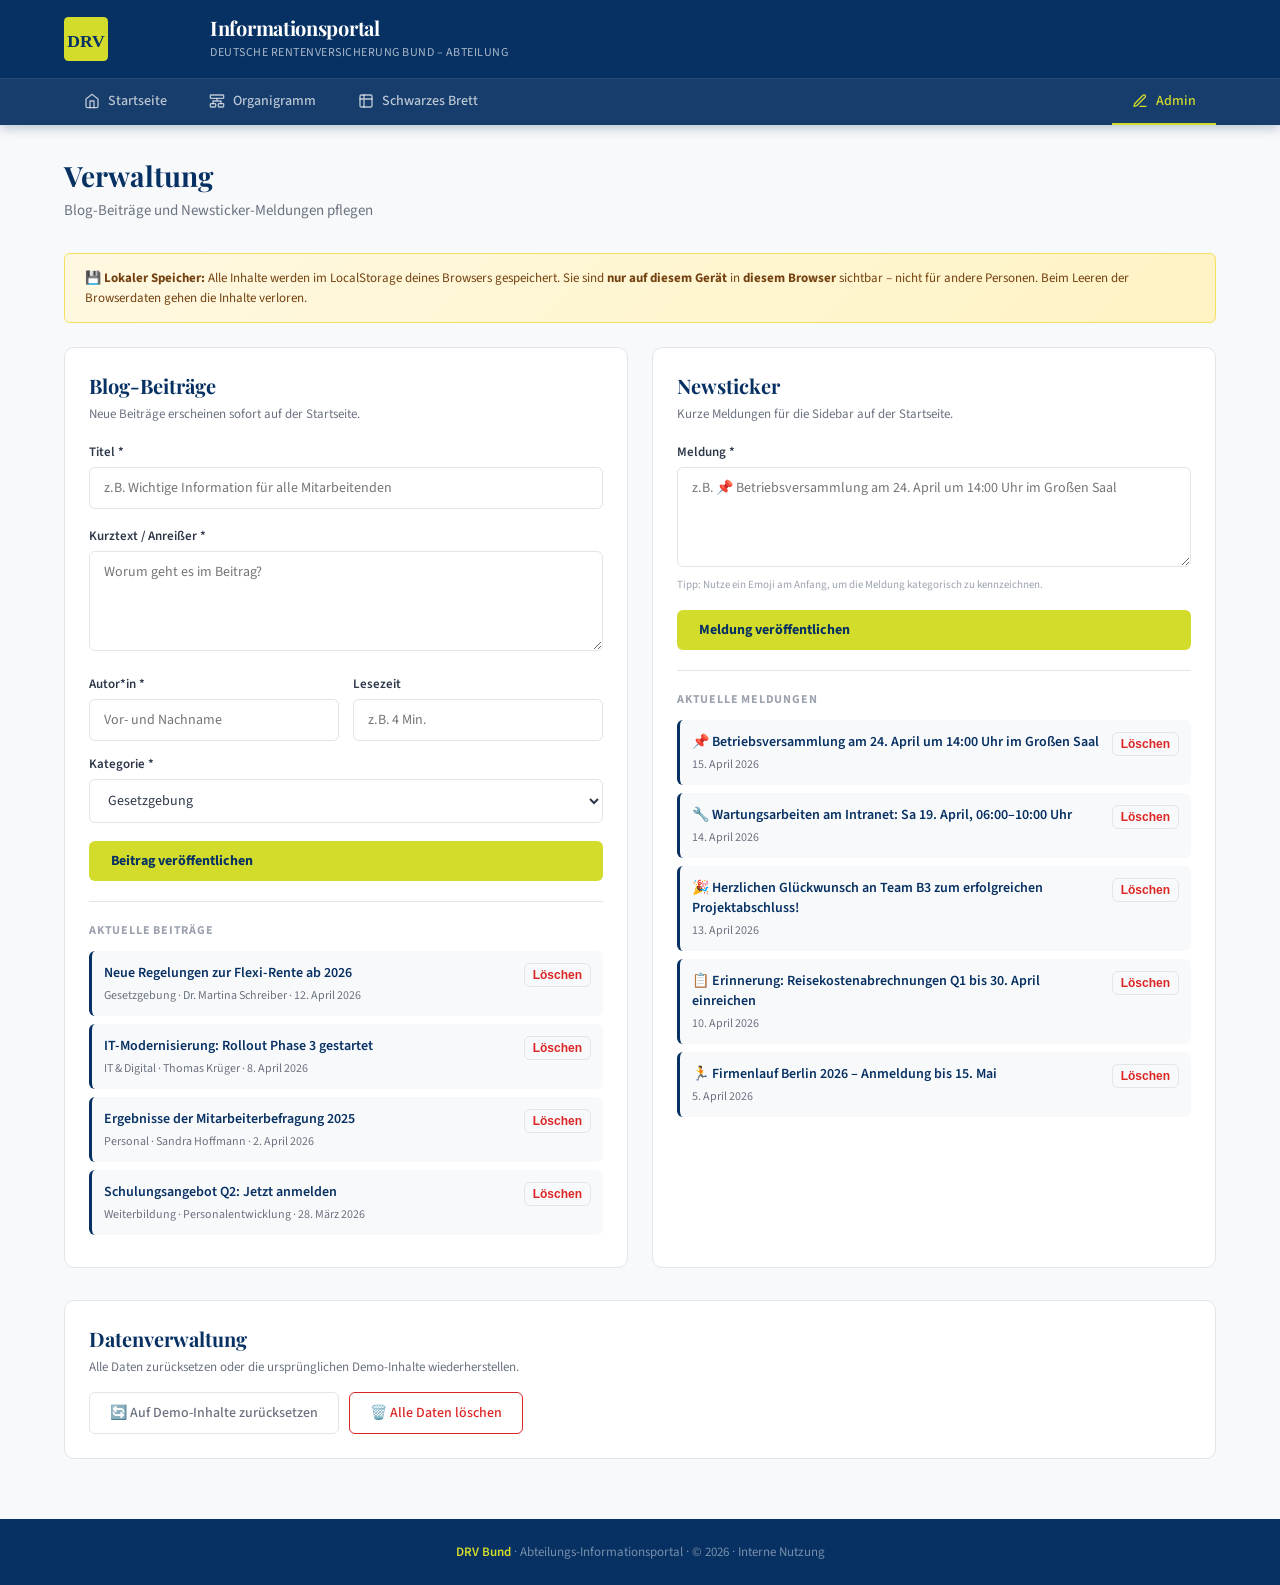
==== admin.html @ a6339dbf "Add files via upload" ====
<!DOCTYPE html>
<html lang="de">
<head>
  <meta charset="UTF-8">
  <meta name="viewport" content="width=device-width, initial-scale=1.0">
  <title>Admin – DRV Bund Abteilungsportal</title>
  <link rel="stylesheet" href="style.css">
</head>
<body>

  <!-- Header -->
  <header class="site-header">
    <div class="header-top">
      <a class="logo-area" href="index.html">
        <img class="logo-image" src="logo.svg" alt="DRV Bund Logo">
        <div class="logo-text">
          <h1>Informationsportal</h1>
          <span>Deutsche Rentenversicherung Bund – Abteilung</span>
        </div>
      </a>
    </div>
    <nav class="header-nav">
      <div class="nav-inner">
        <a class="nav-link" href="index.html">
          <svg viewBox="0 0 24 24" fill="none" stroke="currentColor" stroke-width="2" stroke-linecap="round" stroke-linejoin="round"><path d="M3 9l9-7 9 7v11a2 2 0 0 1-2 2H5a2 2 0 0 1-2-2z"/><polyline points="9 22 9 12 15 12 15 22"/></svg>
          Startseite
        </a>
        <a class="nav-link" href="organigramm.html">
          <svg viewBox="0 0 24 24" fill="none" stroke="currentColor" stroke-width="2" stroke-linecap="round" stroke-linejoin="round"><rect x="2" y="3" width="20" height="5" rx="1"/><rect x="2" y="16" width="8" height="5" rx="1"/><rect x="14" y="16" width="8" height="5" rx="1"/><path d="M12 8v4M6 12h12M6 12v4M18 12v4"/></svg>
          Organigramm
        </a>
        <a class="nav-link" href="schwarzes-brett.html">
          <svg viewBox="0 0 24 24" fill="none" stroke="currentColor" stroke-width="2" stroke-linecap="round" stroke-linejoin="round"><rect x="3" y="3" width="18" height="18" rx="2"/><path d="M3 9h18M9 3v18"/></svg>
          Schwarzes Brett
        </a>
        <a class="nav-link admin active" href="admin.html">
          <svg viewBox="0 0 24 24" fill="none" stroke="currentColor" stroke-width="2" stroke-linecap="round" stroke-linejoin="round"><path d="M12 20h9"/><path d="M16.5 3.5a2.121 2.121 0 0 1 3 3L7 19l-4 1 1-4L16.5 3.5z"/></svg>
          Admin
        </a>
      </div>
    </nav>
  </header>

  <!-- Main -->
  <main>
    <div class="main-content">
      <div class="page-title-section">
        <h2 class="page-title">Verwaltung</h2>
        <p class="page-subtitle">Blog-Beiträge und Newsticker-Meldungen pflegen</p>
      </div>

      <!-- Hinweis -->
      <div class="admin-banner">
        💾 <strong>Lokaler Speicher:</strong> Alle Inhalte werden im LocalStorage
        deines Browsers gespeichert. Sie sind <strong>nur auf diesem Gerät</strong>
        in <strong>diesem Browser</strong> sichtbar – nicht für andere Personen.
        Beim Leeren der Browserdaten gehen die Inhalte verloren.
      </div>

      <!-- Zwei Spalten: Blog + Ticker -->
      <div class="admin-grid">

        <!-- ───── Blog ────── -->
        <section class="admin-section">
          <h3 class="admin-section-title">Blog-Beiträge</h3>
          <p class="admin-section-desc">Neue Beiträge erscheinen sofort auf der Startseite.</p>

          <div class="form-group">
            <label for="blog-title">Titel *</label>
            <input class="form-input" id="blog-title" placeholder="z.&thinsp;B. Wichtige Information für alle Mitarbeitenden">
          </div>

          <div class="form-group">
            <label for="blog-excerpt">Kurztext / Anreißer *</label>
            <textarea class="form-textarea" id="blog-excerpt" placeholder="Worum geht es im Beitrag?" maxlength="500"></textarea>
          </div>

          <div style="display:grid;grid-template-columns:1fr 1fr;gap:14px">
            <div class="form-group" style="margin-bottom:0">
              <label for="blog-author">Autor*in *</label>
              <input class="form-input" id="blog-author" placeholder="Vor- und Nachname">
            </div>
            <div class="form-group" style="margin-bottom:0">
              <label for="blog-readtime">Lesezeit</label>
              <input class="form-input" id="blog-readtime" placeholder="z.&thinsp;B. 4 Min.">
            </div>
          </div>

          <div class="form-group" style="margin-top:14px">
            <label for="blog-category">Kategorie *</label>
            <select class="form-select" id="blog-category"></select>
          </div>

          <button class="btn-primary" onclick="createBlogPost()" style="width:100%">
            Beitrag veröffentlichen
          </button>

          <div class="admin-divider"></div>

          <div class="admin-list-title">Aktuelle Beiträge</div>
          <div id="blog-list"></div>
        </section>

        <!-- ───── Newsticker ────── -->
        <section class="admin-section">
          <h3 class="admin-section-title">Newsticker</h3>
          <p class="admin-section-desc">Kurze Meldungen für die Sidebar auf der Startseite.</p>

          <div class="form-group">
            <label for="ticker-text">Meldung *</label>
            <textarea class="form-textarea" id="ticker-text" placeholder="z.&thinsp;B. 📌 Betriebsversammlung am 24. April um 14:00 Uhr im Großen Saal" maxlength="200"></textarea>
            <div style="font-size:11px;color:var(--gray-400);margin-top:4px">
              Tipp: Nutze ein Emoji am Anfang, um die Meldung kategorisch zu kennzeichnen.
            </div>
          </div>

          <button class="btn-primary" onclick="createTickerItem()" style="width:100%">
            Meldung veröffentlichen
          </button>

          <div class="admin-divider"></div>

          <div class="admin-list-title">Aktuelle Meldungen</div>
          <div id="ticker-list-admin"></div>
        </section>

      </div>

      <!-- Datenverwaltung -->
      <div style="margin-top:32px;padding:24px;background:var(--white);border:1px solid var(--gray-200);border-radius:var(--radius-lg)">
        <h3 class="admin-section-title" style="margin-bottom:6px">Datenverwaltung</h3>
        <p class="admin-section-desc" style="margin-bottom:16px">
          Alle Daten zurücksetzen oder die ursprünglichen Demo-Inhalte wiederherstellen.
        </p>
        <div style="display:flex;gap:10px;flex-wrap:wrap">
          <button class="btn-ghost" onclick="resetToDemo()">🔄 Auf Demo-Inhalte zurücksetzen</button>
          <button class="btn-ghost" onclick="clearAll()" style="color:var(--red);border-color:var(--red)">🗑️ Alle Daten löschen</button>
        </div>
      </div>

    </div>
  </main>

  <!-- Footer -->
  <footer class="site-footer">
    <strong>DRV Bund</strong> · Abteilungs-Informationsportal · © 2026 · Interne Nutzung
  </footer>

  <!-- Lokaler Datenspeicher -->
  <script src="data-store.js"></script>

  <script>
    // ── Kategorie-Dropdown füllen ─────────────
    document.getElementById('blog-category').innerHTML =
      DRV.BLOG_CATEGORIES.map(c => `<option value="${c}">${c}</option>`).join('');

    // ════════════════════════════════════════════
    // Blog
    // ════════════════════════════════════════════
    function createBlogPost() {
      const title    = document.getElementById('blog-title').value.trim();
      const excerpt  = document.getElementById('blog-excerpt').value.trim();
      const author   = document.getElementById('blog-author').value.trim();
      const readTime = document.getElementById('blog-readtime').value.trim() || '— Min.';
      const category = document.getElementById('blog-category').value;

      if (!title || !excerpt || !author) {
        alert('Bitte Titel, Kurztext und Autor*in ausfüllen.');
        return;
      }

      DRV.add('blog', { title, excerpt, author, readTime, category });

      document.getElementById('blog-title').value = '';
      document.getElementById('blog-excerpt').value = '';
      document.getElementById('blog-author').value = '';
      document.getElementById('blog-readtime').value = '';
    }

    function deleteBlogPost(id) {
      if (!confirm('Diesen Beitrag wirklich löschen?')) return;
      DRV.remove('blog', id);
    }

    function renderBlogList(posts) {
      const list = document.getElementById('blog-list');
      if (!posts.length) {
        list.innerHTML = '<div class="empty-state" style="padding:20px"><p>Noch keine Beiträge.</p></div>';
        return;
      }
      list.innerHTML = posts.map(p => `
        <div class="admin-item">
          <div class="admin-item-body">
            <div class="admin-item-title">${DRV.escapeHtml(p.title)}</div>
            <div class="admin-item-meta">
              ${DRV.escapeHtml(p.category || '–')} ·
              ${DRV.escapeHtml(p.author || '–')} ·
              ${DRV.formatDate(p.createdAt)}
            </div>
          </div>
          <button class="admin-item-delete" onclick="deleteBlogPost('${p.id}')">Löschen</button>
        </div>
      `).join('');
    }

    // ════════════════════════════════════════════
    // Newsticker
    // ════════════════════════════════════════════
    function createTickerItem() {
      const text = document.getElementById('ticker-text').value.trim();

      if (!text) {
        alert('Bitte einen Text eingeben.');
        return;
      }

      DRV.add('ticker', { text });
      document.getElementById('ticker-text').value = '';
    }

    function deleteTickerItem(id) {
      if (!confirm('Diese Meldung wirklich löschen?')) return;
      DRV.remove('ticker', id);
    }

    function renderTickerList(items) {
      const list = document.getElementById('ticker-list-admin');
      if (!items.length) {
        list.innerHTML = '<div class="empty-state" style="padding:20px"><p>Noch keine Meldungen.</p></div>';
        return;
      }
      list.innerHTML = items.map(item => `
        <div class="admin-item">
          <div class="admin-item-body">
            <div class="admin-item-title">${DRV.escapeHtml(item.text)}</div>
            <div class="admin-item-meta">${DRV.formatDate(item.createdAt)}</div>
          </div>
          <button class="admin-item-delete" onclick="deleteTickerItem('${item.id}')">Löschen</button>
        </div>
      `).join('');
    }

    // ════════════════════════════════════════════
    // Datenverwaltung
    // ════════════════════════════════════════════
    function resetToDemo() {
      if (!confirm('Alle aktuellen Daten werden überschrieben. Fortfahren?')) return;
      DRV.resetToDemo();
    }

    function clearAll() {
      if (!confirm('ALLE Inhalte (Blog, Ticker, Schwarzes Brett) werden unwiderruflich gelöscht. Fortfahren?')) return;
      DRV.clear('blog');
      DRV.clear('ticker');
      DRV.clear('board');
    }

    // ── Listener registrieren ─────────────────
    DRV.subscribe('blog',   renderBlogList);
    DRV.subscribe('ticker', renderTickerList);
  </script>

</body>
</html>
---- style.css ----
@import url('https://fonts.googleapis.com/css2?family=Source+Sans+3:wght@300;400;500;600;700&family=Playfair+Display:wght@500;700&display=swap');

/* ═══════════════════════════════════════════
   Design Tokens
   ═══════════════════════════════════════════ */
:root {
  --navy: #073163;
  --navy-light: #0a4a8f;
  --lime: #D3DB2B;
  --lime-dim: #bfc426;
  --ice: #E1E6EC;
  --ice-dark: #c8cfda;
  --white: #FFFFFF;
  --gray-50: #F8F9FA;
  --gray-100: #F0F2F5;
  --gray-200: #E2E5EA;
  --gray-400: #9CA3AF;
  --gray-600: #6B7280;
  --gray-800: #2D3748;
  --red: #DC2626;
  --red-light: #FEE2E2;
  --font-body: 'Source Sans 3', -apple-system, BlinkMacSystemFont, sans-serif;
  --font-display: 'Playfair Display', Georgia, serif;
  --shadow-sm: 0 1px 3px rgba(7,49,99,.06);
  --shadow-md: 0 4px 16px rgba(7,49,99,.08);
  --shadow-lg: 0 8px 32px rgba(7,49,99,.12);
  --radius: 6px;
  --radius-lg: 10px;
  --transition: .2s ease;
}

*, *::before, *::after { margin: 0; padding: 0; box-sizing: border-box; }

body {
  font-family: var(--font-body);
  background: var(--gray-50);
  color: var(--gray-800);
  -webkit-font-smoothing: antialiased;
  min-height: 100vh;
  display: flex;
  flex-direction: column;
}

main { flex: 1; }
a { text-decoration: none; color: inherit; }

/* ═══════════════════════════════════════════
   Header
   ═══════════════════════════════════════════ */
.site-header {
  background: var(--navy);
  color: var(--white);
  position: sticky;
  top: 0;
  z-index: 100;
  box-shadow: 0 2px 12px rgba(7,49,99,.3);
}
.header-top {
  display: flex;
  align-items: center;
  max-width: 1200px;
  margin: 0 auto;
  padding: 16px 24px;
}
.logo-area {
  display: flex;
  align-items: center;
  gap: 14px;
  cursor: pointer;
}
.logo-image {
  height: 44px;
  width: auto;
  max-width: 240px;
  display: block;
  /* Optional: weißer Hintergrund-Pad, damit dunkle Logos auch auf
     dem Navy-Header lesbar sind. Bei Bedarf einkommentieren:
  background: var(--white);
  padding: 4px 8px;
  border-radius: 4px;
  */
}
.logo-text h1 {
  font-family: var(--font-display);
  font-size: 20px;
  font-weight: 700;
  letter-spacing: -.3px;
  line-height: 1.2;
}
.logo-text span {
  font-family: var(--font-body);
  font-size: 12px;
  font-weight: 400;
  opacity: .65;
  letter-spacing: .5px;
  text-transform: uppercase;
}

/* ── Nav ───────────────────── */
.header-nav {
  background: rgba(255,255,255,.06);
  border-top: 1px solid rgba(255,255,255,.08);
}
.nav-inner {
  max-width: 1200px;
  margin: 0 auto;
  padding: 0 24px;
  display: flex;
  gap: 2px;
}
.nav-link {
  display: flex;
  align-items: center;
  gap: 8px;
  padding: 12px 20px;
  background: none;
  border: none;
  color: rgba(255,255,255,.7);
  font-family: var(--font-body);
  font-size: 14px;
  font-weight: 500;
  cursor: pointer;
  transition: var(--transition);
  border-bottom: 2px solid transparent;
}
.nav-link:hover { color: var(--white); background: rgba(255,255,255,.05); }
.nav-link.active { color: var(--white); border-bottom-color: var(--lime); }
.nav-link.admin { margin-left: auto; color: var(--lime); }
.nav-link svg { width: 16px; height: 16px; }

/* ═══════════════════════════════════════════
   Main Content
   ═══════════════════════════════════════════ */
.main-content {
  max-width: 1200px;
  margin: 0 auto;
  padding: 32px 24px 60px;
  width: 100%;
}
.page-title-section { margin-bottom: 32px; }
.page-title {
  font-family: var(--font-display);
  font-size: 28px;
  font-weight: 700;
  color: var(--navy);
  margin-bottom: 6px;
}
.page-subtitle { font-size: 15px; color: var(--gray-600); }

/* ═══════════════════════════════════════════
   Home Layout
   ═══════════════════════════════════════════ */
.home-layout {
  display: grid;
  grid-template-columns: 1fr 300px;
  gap: 28px;
  align-items: start;
}
@media (max-width: 960px) {
  .home-layout { grid-template-columns: 1fr; }
}
.home-main { min-width: 0; }
.home-sidebar { position: sticky; top: 120px; }

/* ── News Ticker (Sidebar) ── */
.ticker-bar {
  background: var(--white);
  border: 1px solid var(--gray-200);
  border-radius: var(--radius-lg);
  overflow: hidden;
}
.ticker-label {
  background: var(--navy);
  color: var(--lime);
  font-size: 11px;
  font-weight: 700;
  letter-spacing: 1.2px;
  text-transform: uppercase;
  padding: 12px 18px;
}
.ticker-list {
  list-style: none;
  padding: 10px;
  display: flex;
  flex-direction: column;
  gap: 6px;
}
.ticker-list-item {
  font-size: 13px;
  font-weight: 500;
  color: var(--gray-800);
  line-height: 1.5;
  padding: 8px 12px;
  border-radius: var(--radius);
  border-left: 3px solid var(--navy);
  background: var(--gray-50);
  transition: var(--transition);
}
.ticker-list-item:hover {
  border-left-color: var(--lime);
  background: var(--ice);
  box-shadow: var(--shadow-sm);
}

/* ═══════════════════════════════════════════
   Blog Cards
   ═══════════════════════════════════════════ */
.blog-grid {
  display: grid;
  grid-template-columns: 1fr;
  gap: 20px;
}
.blog-card {
  background: var(--white);
  border-radius: var(--radius-lg);
  padding: 28px;
  box-shadow: var(--shadow-sm);
  border: 1px solid var(--gray-200);
  transition: var(--transition);
  cursor: pointer;
  position: relative;
  overflow: hidden;
}
.blog-card::before {
  content: '';
  position: absolute;
  top: 0; left: 0;
  width: 4px; height: 100%;
  background: var(--lime);
  transform: scaleY(0);
  transition: transform .3s ease;
  transform-origin: top;
}
.blog-card:hover { box-shadow: var(--shadow-md); border-color: var(--ice-dark); }
.blog-card:hover::before { transform: scaleY(1); }

.blog-card-category {
  display: inline-flex;
  align-items: center;
  gap: 5px;
  font-size: 11px;
  font-weight: 600;
  text-transform: uppercase;
  letter-spacing: .8px;
  color: var(--navy-light);
  background: var(--ice);
  padding: 4px 10px;
  border-radius: 3px;
  margin-bottom: 14px;
}
.blog-card-title {
  font-family: var(--font-display);
  font-size: 19px;
  font-weight: 700;
  color: var(--navy);
  line-height: 1.35;
  margin-bottom: 10px;
}
.blog-card-excerpt {
  font-size: 14px;
  line-height: 1.65;
  color: var(--gray-600);
  margin-bottom: 18px;
}
.blog-card-meta {
  display: flex;
  align-items: center;
  gap: 16px;
  font-size: 12px;
  color: var(--gray-400);
  font-weight: 500;
}
.blog-card-meta span { display: flex; align-items: center; gap: 5px; }
.blog-card-cta {
  display: inline-flex;
  align-items: center;
  gap: 5px;
  margin-top: 14px;
  font-size: 13px;
  font-weight: 600;
  color: var(--navy);
  opacity: 0;
  transform: translateX(-8px);
  transition: all .25s ease;
}
.blog-card:hover .blog-card-cta { opacity: 1; transform: translateX(0); }

/* ── Featured Card ────────── */
.blog-card.featured {
  display: grid;
  grid-template-columns: 1fr 1fr;
  gap: 0;
  padding: 0;
}
@media (max-width: 768px) {
  .blog-card.featured { grid-template-columns: 1fr; }
}
.featured-accent {
  background: linear-gradient(135deg, var(--navy) 0%, var(--navy-light) 100%);
  padding: 36px;
  display: flex;
  flex-direction: column;
  justify-content: center;
  position: relative;
  overflow: hidden;
}
.featured-accent::after {
  content: '';
  position: absolute;
  bottom: -40px; right: -40px;
  width: 160px; height: 160px;
  border-radius: 50%;
  background: var(--lime);
  opacity: .08;
}
.featured-accent .blog-card-category { background: rgba(211,219,43,.15); color: var(--lime); }
.featured-accent .blog-card-title { color: var(--white); font-size: 24px; }
.featured-accent .blog-card-excerpt { color: rgba(255,255,255,.65); }
.featured-accent .blog-card-meta { color: rgba(255,255,255,.4); }
.featured-accent .blog-card-cta { color: var(--lime); }
.featured-accent:hover .blog-card-cta { opacity: 1; transform: translateX(0); }

.featured-side {
  padding: 36px;
  display: flex;
  flex-direction: column;
  justify-content: center;
}
.featured-stats {
  display: grid;
  grid-template-columns: 1fr 1fr;
  gap: 16px;
}
.stat-card {
  background: var(--gray-50);
  border-radius: var(--radius);
  padding: 18px;
  text-align: center;
}
.stat-num {
  font-family: var(--font-display);
  font-size: 28px;
  font-weight: 700;
  color: var(--navy);
  line-height: 1;
}
.stat-label {
  font-size: 11px;
  color: var(--gray-400);
  text-transform: uppercase;
  letter-spacing: .6px;
  margin-top: 6px;
  font-weight: 600;
}
.section-label {
  font-size: 11px;
  font-weight: 700;
  text-transform: uppercase;
  letter-spacing: .8px;
  color: var(--gray-400);
  margin-bottom: 14px;
}

/* ═══════════════════════════════════════════
   Organigramm
   ═══════════════════════════════════════════ */
.org-tree {
  display: flex;
  flex-direction: column;
  align-items: center;
  overflow-x: auto;
  padding: 20px 0;
}
.org-node {
  background: var(--white);
  border: 2px solid var(--ice-dark);
  border-radius: var(--radius-lg);
  padding: 20px 28px;
  text-align: center;
  min-width: 200px;
  transition: var(--transition);
}
.org-node:hover { border-color: var(--lime); box-shadow: var(--shadow-md); }
.org-node.root { background: var(--navy); border-color: var(--navy); color: var(--white); }
.org-node-name { font-family: var(--font-display); font-size: 15px; font-weight: 700; margin-bottom: 4px; }
.org-node-person { font-size: 14px; font-weight: 600; margin-bottom: 2px; }
.org-node-role { font-size: 12px; opacity: .6; }

.org-connector { width: 2px; height: 28px; background: var(--ice-dark); margin: 0 auto; }
.org-hline { height: 2px; background: var(--ice-dark); margin: 0 60px; }
.org-children { display: flex; gap: 24px; justify-content: center; flex-wrap: wrap; }
.org-branch { display: flex; flex-direction: column; align-items: center; }
.org-sub-children { display: flex; flex-direction: column; align-items: center; gap: 8px; margin-top: 12px; }
.org-sub-node {
  background: var(--gray-50);
  border: 1px solid var(--gray-200);
  border-radius: var(--radius);
  padding: 10px 18px;
  text-align: center;
  font-size: 13px;
  min-width: 160px;
  transition: var(--transition);
}
.org-sub-node:hover { background: var(--white); border-color: var(--lime-dim); }
.org-sub-name { font-weight: 600; color: var(--navy); }
.org-sub-person { font-size: 12px; color: var(--gray-600); margin-top: 2px; }

/* ═══════════════════════════════════════════
   Schwarzes Brett
   ═══════════════════════════════════════════ */
.board-header {
  display: flex;
  align-items: center;
  justify-content: space-between;
  margin-bottom: 24px;
  flex-wrap: wrap;
  gap: 16px;
}
.board-filters { display: flex; gap: 6px; flex-wrap: wrap; }
.filter-pill {
  padding: 6px 14px;
  border-radius: 20px;
  border: 1px solid var(--gray-200);
  background: var(--white);
  font-family: var(--font-body);
  font-size: 12px;
  font-weight: 500;
  color: var(--gray-600);
  cursor: pointer;
  transition: var(--transition);
}
.filter-pill:hover { border-color: var(--navy); color: var(--navy); }
.filter-pill.active { background: var(--navy); border-color: var(--navy); color: var(--white); }

.btn-primary {
  display: inline-flex;
  align-items: center;
  gap: 8px;
  padding: 10px 22px;
  background: var(--lime);
  color: var(--navy);
  border: none;
  border-radius: var(--radius);
  font-family: var(--font-body);
  font-size: 14px;
  font-weight: 700;
  cursor: pointer;
  transition: var(--transition);
}
.btn-primary:hover { background: var(--lime-dim); }
.btn-primary:disabled { opacity: .5; cursor: not-allowed; }

.ad-list { display: flex; flex-direction: column; gap: 14px; }
.ad-card {
  background: var(--white);
  border: 1px solid var(--gray-200);
  border-radius: var(--radius-lg);
  padding: 24px;
  display: flex;
  gap: 20px;
  align-items: flex-start;
  transition: var(--transition);
}
.ad-card:hover { box-shadow: var(--shadow-sm); border-color: var(--ice-dark); }
.ad-cat-badge {
  background: var(--ice);
  color: var(--navy);
  font-size: 10px;
  font-weight: 700;
  text-transform: uppercase;
  letter-spacing: .8px;
  padding: 6px 10px;
  border-radius: 3px;
  white-space: nowrap;
  flex-shrink: 0;
  margin-top: 2px;
}
.ad-body { flex: 1; min-width: 0; }
.ad-title { font-weight: 700; font-size: 16px; color: var(--navy); margin-bottom: 6px; }
.ad-text { font-size: 14px; color: var(--gray-600); line-height: 1.6; margin-bottom: 10px; }
.ad-meta { font-size: 12px; color: var(--gray-400); }

.empty-state { text-align: center; padding: 60px 20px; color: var(--gray-400); }

/* ═══════════════════════════════════════════
   Modal
   ═══════════════════════════════════════════ */
.modal-backdrop {
  position: fixed;
  inset: 0;
  background: rgba(7,49,99,.5);
  z-index: 200;
  display: flex;
  align-items: center;
  justify-content: center;
  padding: 24px;
  animation: fade-in .2s ease;
}
.modal-backdrop.hidden { display: none; }
.modal {
  background: var(--white);
  border-radius: var(--radius-lg);
  width: 100%;
  max-width: 520px;
  box-shadow: var(--shadow-lg);
  animation: slide-up .25s ease;
  overflow: hidden;
}
.modal-header {
  display: flex;
  align-items: center;
  justify-content: space-between;
  padding: 20px 28px;
  border-bottom: 1px solid var(--gray-200);
}
.modal-header h3 {
  font-family: var(--font-display);
  font-size: 20px;
  font-weight: 700;
  color: var(--navy);
}
.modal-close {
  background: none;
  border: none;
  color: var(--gray-400);
  cursor: pointer;
  padding: 4px;
  display: flex;
  transition: var(--transition);
}
.modal-close:hover { color: var(--navy); }
.modal-body { padding: 24px 28px; }
.form-group { margin-bottom: 18px; }
.form-group label { display: block; font-size: 13px; font-weight: 600; color: var(--gray-800); margin-bottom: 6px; }
.form-input, .form-textarea, .form-select {
  width: 100%;
  padding: 10px 14px;
  border: 1.5px solid var(--gray-200);
  border-radius: var(--radius);
  font-family: var(--font-body);
  font-size: 14px;
  color: var(--gray-800);
  background: var(--white);
  transition: var(--transition);
  outline: none;
}
.form-input:focus, .form-textarea:focus, .form-select:focus {
  border-color: var(--navy);
  box-shadow: 0 0 0 3px rgba(7,49,99,.08);
}
.form-textarea { resize: vertical; min-height: 100px; }
.modal-footer {
  padding: 16px 28px;
  border-top: 1px solid var(--gray-200);
  display: flex;
  justify-content: flex-end;
  gap: 10px;
}
.btn-ghost {
  padding: 10px 20px;
  background: none;
  border: 1px solid var(--gray-200);
  border-radius: var(--radius);
  font-family: var(--font-body);
  font-size: 14px;
  font-weight: 500;
  color: var(--gray-600);
  cursor: pointer;
  transition: var(--transition);
}
.btn-ghost:hover { border-color: var(--gray-400); }

@keyframes fade-in { from { opacity: 0 } to { opacity: 1 } }
@keyframes slide-up { from { opacity: 0; transform: translateY(16px) } to { opacity: 1; transform: translateY(0) } }

/* ═══════════════════════════════════════════
   Footer
   ═══════════════════════════════════════════ */
.site-footer {
  background: var(--navy);
  color: rgba(255,255,255,.45);
  padding: 24px;
  text-align: center;
  font-size: 13px;
}
.site-footer strong { color: var(--lime); font-weight: 600; }

/* ═══════════════════════════════════════════
   Admin Page
   ═══════════════════════════════════════════ */
.admin-grid {
  display: grid;
  grid-template-columns: 1fr 1fr;
  gap: 24px;
}
@media (max-width: 900px) {
  .admin-grid { grid-template-columns: 1fr; }
}
.admin-section {
  background: var(--white);
  border: 1px solid var(--gray-200);
  border-radius: var(--radius-lg);
  padding: 24px;
}
.admin-section-title {
  font-family: var(--font-display);
  font-size: 20px;
  font-weight: 700;
  color: var(--navy);
  margin-bottom: 6px;
}
.admin-section-desc {
  font-size: 13px;
  color: var(--gray-600);
  margin-bottom: 20px;
}
.admin-divider {
  height: 1px;
  background: var(--gray-200);
  margin: 20px 0;
}
.admin-list-title {
  font-size: 12px;
  font-weight: 700;
  text-transform: uppercase;
  letter-spacing: .8px;
  color: var(--gray-400);
  margin-bottom: 12px;
}
.admin-item {
  display: flex;
  align-items: flex-start;
  gap: 12px;
  padding: 12px;
  background: var(--gray-50);
  border-radius: var(--radius);
  border-left: 3px solid var(--navy);
  margin-bottom: 8px;
  transition: var(--transition);
}
.admin-item:hover { background: var(--ice); }
.admin-item-body { flex: 1; min-width: 0; }
.admin-item-title {
  font-size: 14px;
  font-weight: 600;
  color: var(--navy);
  margin-bottom: 4px;
  word-break: break-word;
}
.admin-item-meta {
  font-size: 12px;
  color: var(--gray-600);
  word-break: break-word;
}
.admin-item-delete {
  background: none;
  border: 1px solid var(--gray-200);
  border-radius: var(--radius);
  padding: 4px 8px;
  color: var(--red);
  cursor: pointer;
  font-size: 12px;
  font-weight: 600;
  transition: var(--transition);
  flex-shrink: 0;
}
.admin-item-delete:hover {
  background: var(--red-light);
  border-color: var(--red);
}
.admin-banner {
  background: linear-gradient(135deg, #FFF8E1 0%, #FFF3C4 100%);
  border: 1px solid #F6E05E;
  border-radius: var(--radius);
  padding: 14px 20px;
  margin-bottom: 24px;
  font-size: 13px;
  color: #744210;
  line-height: 1.55;
}
.admin-banner code {
  background: rgba(0,0,0,.06);
  padding: 1px 5px;
  border-radius: 3px;
  font-size: 12px;
}
.admin-banner.error {
  background: var(--red-light);
  border-color: var(--red);
  color: #7F1D1D;
}
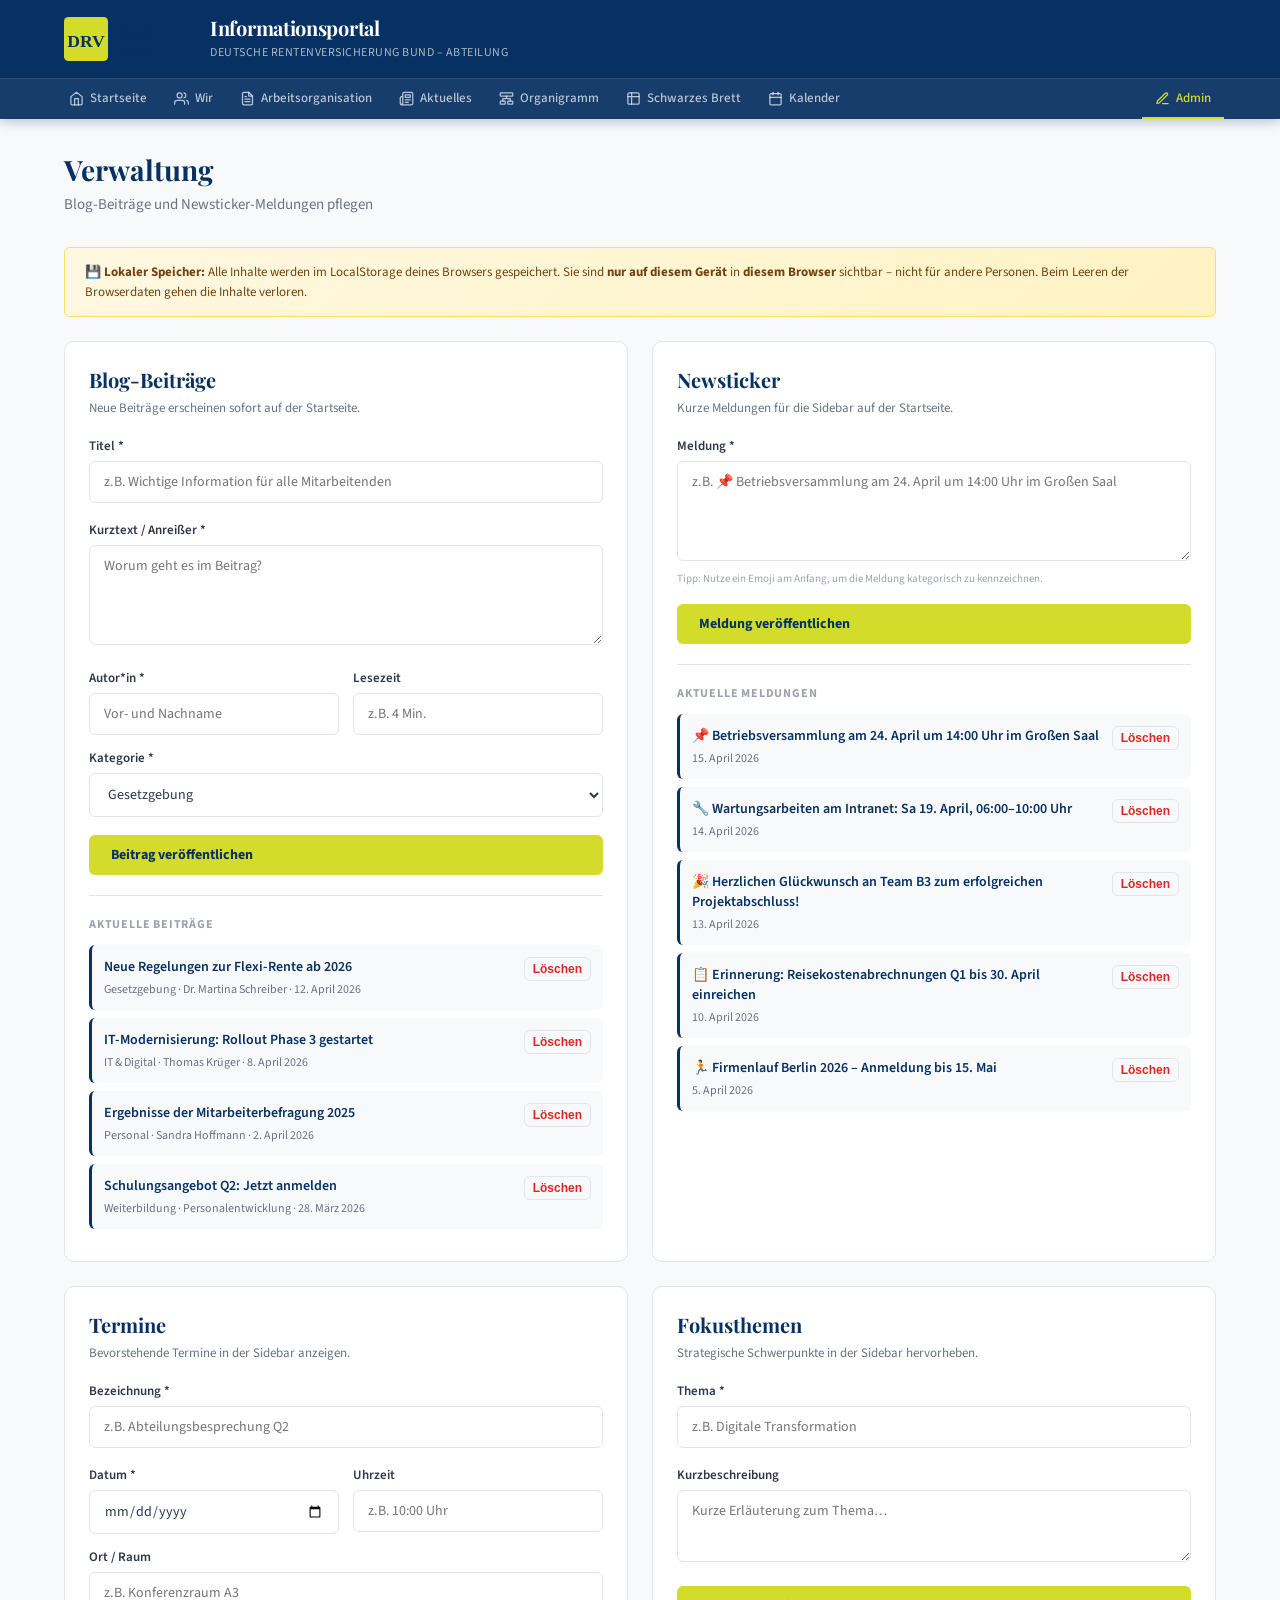
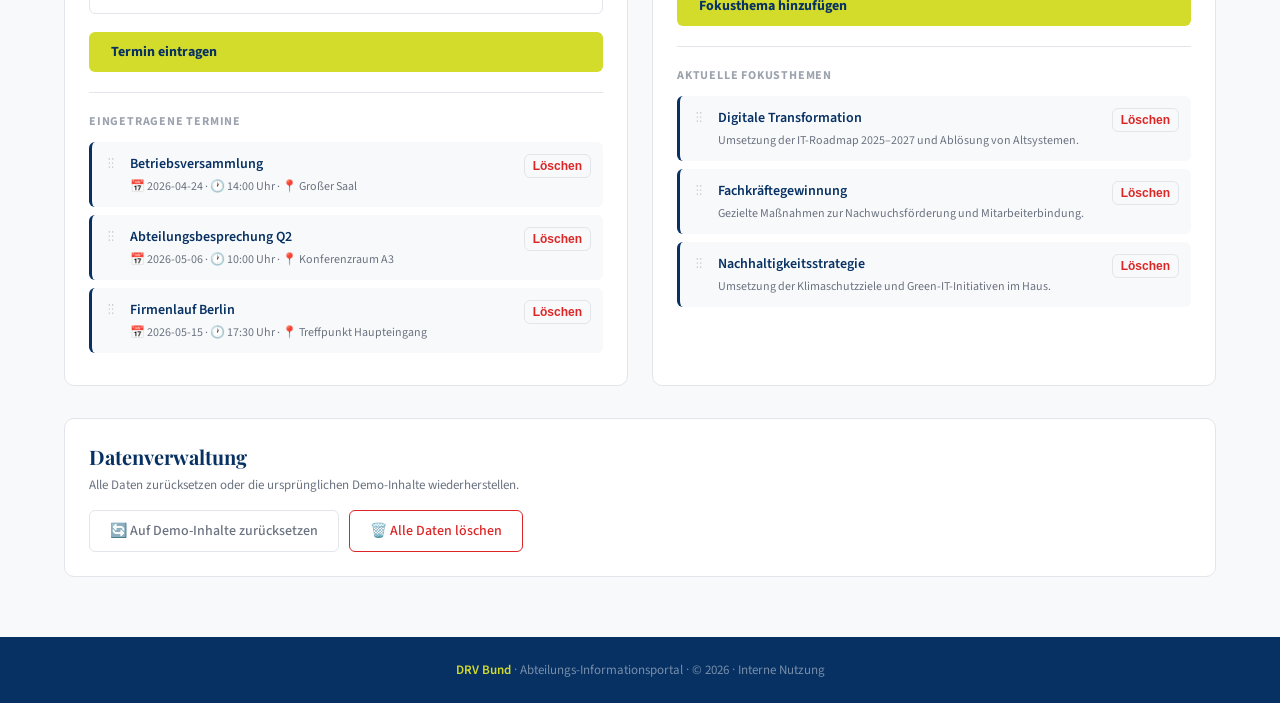
==== commit af607464: "Add files via upload" ====
--- a/admin.html
+++ b/admin.html
@@ -25,6 +25,18 @@
           <svg viewBox="0 0 24 24" fill="none" stroke="currentColor" stroke-width="2" stroke-linecap="round" stroke-linejoin="round"><path d="M3 9l9-7 9 7v11a2 2 0 0 1-2 2H5a2 2 0 0 1-2-2z"/><polyline points="9 22 9 12 15 12 15 22"/></svg>
           Startseite
         </a>
+        <a class="nav-link" href="wir.html">
+          <svg viewBox="0 0 24 24" fill="none" stroke="currentColor" stroke-width="2" stroke-linecap="round" stroke-linejoin="round"><path d="M17 21v-2a4 4 0 0 0-4-4H5a4 4 0 0 0-4 4v2"/><circle cx="9" cy="7" r="4"/><path d="M23 21v-2a4 4 0 0 0-3-3.87"/><path d="M16 3.13a4 4 0 0 1 0 7.75"/></svg>
+          Wir
+        </a>
+        <a class="nav-link" href="arbeitsorganisation.html">
+          <svg viewBox="0 0 24 24" fill="none" stroke="currentColor" stroke-width="2" stroke-linecap="round" stroke-linejoin="round"><path d="M14 2H6a2 2 0 0 0-2 2v16a2 2 0 0 0 2 2h12a2 2 0 0 0 2-2V8z"/><polyline points="14 2 14 8 20 8"/><line x1="16" y1="13" x2="8" y2="13"/><line x1="16" y1="17" x2="8" y2="17"/><polyline points="10 9 9 9 8 9"/></svg>
+          Arbeitsorganisation
+        </a>
+        <a class="nav-link" href="aktuelles.html">
+          <svg viewBox="0 0 24 24" fill="none" stroke="currentColor" stroke-width="2" stroke-linecap="round" stroke-linejoin="round"><path d="M4 22h16a2 2 0 0 0 2-2V4a2 2 0 0 0-2-2H8a2 2 0 0 0-2 2v16a2 2 0 0 0-2 2zm0 0a2 2 0 0 1-2-2v-9c0-1.1.9-2 2-2h2"/><path d="M18 14h-8"/><path d="M15 18h-5"/><path d="M10 6h8v4h-8z"/></svg>
+          Aktuelles
+        </a>
         <a class="nav-link" href="organigramm.html">
           <svg viewBox="0 0 24 24" fill="none" stroke="currentColor" stroke-width="2" stroke-linecap="round" stroke-linejoin="round"><rect x="2" y="3" width="20" height="5" rx="1"/><rect x="2" y="16" width="8" height="5" rx="1"/><rect x="14" y="16" width="8" height="5" rx="1"/><path d="M12 8v4M6 12h12M6 12v4M18 12v4"/></svg>
           Organigramm
@@ -33,7 +45,11 @@
           <svg viewBox="0 0 24 24" fill="none" stroke="currentColor" stroke-width="2" stroke-linecap="round" stroke-linejoin="round"><rect x="3" y="3" width="18" height="18" rx="2"/><path d="M3 9h18M9 3v18"/></svg>
           Schwarzes Brett
         </a>
-        <a class="nav-link admin active" href="admin.html">
+        <a class="nav-link" href="kalender.html">
+          <svg viewBox="0 0 24 24" fill="none" stroke="currentColor" stroke-width="2" stroke-linecap="round" stroke-linejoin="round"><rect x="3" y="4" width="18" height="18" rx="2"/><line x1="16" y1="2" x2="16" y2="6"/><line x1="8" y1="2" x2="8" y2="6"/><line x1="3" y1="10" x2="21" y2="10"/></svg>
+          Kalender
+        </a>
+        <a class="nav-link active admin" href="admin.html">
           <svg viewBox="0 0 24 24" fill="none" stroke="currentColor" stroke-width="2" stroke-linecap="round" stroke-linejoin="round"><path d="M12 20h9"/><path d="M16.5 3.5a2.121 2.121 0 0 1 3 3L7 19l-4 1 1-4L16.5 3.5z"/></svg>
           Admin
         </a>
@@ -122,6 +138,67 @@
 
           <div class="admin-list-title">Aktuelle Meldungen</div>
           <div id="ticker-list-admin"></div>
+        </section>
+
+        <!-- ───── Termine ────── -->
+        <section class="admin-section">
+          <h3 class="admin-section-title">Termine</h3>
+          <p class="admin-section-desc">Bevorstehende Termine in der Sidebar anzeigen.</p>
+
+          <div class="form-group">
+            <label for="termin-title">Bezeichnung *</label>
+            <input class="form-input" id="termin-title" placeholder="z.&thinsp;B. Abteilungsbesprechung Q2">
+          </div>
+
+          <div style="display:grid;grid-template-columns:1fr 1fr;gap:14px">
+            <div class="form-group" style="margin-bottom:0">
+              <label for="termin-date">Datum *</label>
+              <input class="form-input" type="date" id="termin-date">
+            </div>
+            <div class="form-group" style="margin-bottom:0">
+              <label for="termin-time">Uhrzeit</label>
+              <input class="form-input" id="termin-time" placeholder="z.&thinsp;B. 10:00 Uhr">
+            </div>
+          </div>
+
+          <div class="form-group" style="margin-top:14px">
+            <label for="termin-location">Ort / Raum</label>
+            <input class="form-input" id="termin-location" placeholder="z.&thinsp;B. Konferenzraum A3">
+          </div>
+
+          <button class="btn-primary" onclick="createTermin()" style="width:100%">
+            Termin eintragen
+          </button>
+
+          <div class="admin-divider"></div>
+
+          <div class="admin-list-title">Eingetragene Termine</div>
+          <div id="termin-list-admin"></div>
+        </section>
+
+        <!-- ───── Fokusthemen ────── -->
+        <section class="admin-section">
+          <h3 class="admin-section-title">Fokusthemen</h3>
+          <p class="admin-section-desc">Strategische Schwerpunkte in der Sidebar hervorheben.</p>
+
+          <div class="form-group">
+            <label for="fokus-title">Thema *</label>
+            <input class="form-input" id="fokus-title" placeholder="z.&thinsp;B. Digitale Transformation">
+          </div>
+
+          <div class="form-group">
+            <label for="fokus-desc">Kurzbeschreibung</label>
+            <textarea class="form-textarea" id="fokus-desc" placeholder="Kurze Erläuterung zum Thema…" maxlength="300" style="min-height:72px"></textarea>
+          </div>
+
+          <button class="btn-primary" onclick="createFokus()" style="width:100%">
+            Fokusthema hinzufügen
+          </button>
+
+          <div class="admin-divider"></div>
+
+          <div class="admin-list-title">Aktuelle Fokusthemen</div>
+          <div id="fokus-list-admin"></div>
         </section>
 
       </div>
@@ -249,15 +326,187 @@
     }
 
     function clearAll() {
-      if (!confirm('ALLE Inhalte (Blog, Ticker, Schwarzes Brett) werden unwiderruflich gelöscht. Fortfahren?')) return;
+      if (!confirm('ALLE Inhalte (Blog, Ticker, Schwarzes Brett, Termine, Fokusthemen) werden unwiderruflich gelöscht. Fortfahren?')) return;
       DRV.clear('blog');
       DRV.clear('ticker');
       DRV.clear('board');
+      DRV.clear('termine');
+      DRV.clear('fokus');
+    }
+
+    // ════════════════════════════════════════════
+    // Termine
+    // ════════════════════════════════════════════
+    function createTermin() {
+      const title    = document.getElementById('termin-title').value.trim();
+      const date     = document.getElementById('termin-date').value;
+      const time     = document.getElementById('termin-time').value.trim();
+      const location = document.getElementById('termin-location').value.trim();
+
+      if (!title || !date) { alert('Bitte Bezeichnung und Datum ausfüllen.'); return; }
+
+      DRV.add('termine', { title, date, time, location });
+
+      document.getElementById('termin-title').value = '';
+      document.getElementById('termin-date').value = '';
+      document.getElementById('termin-time').value = '';
+      document.getElementById('termin-location').value = '';
+    }
+
+    function deleteTermin(id) {
+      if (!confirm('Diesen Termin wirklich löschen?')) return;
+      DRV.remove('termine', id);
+    }
+
+    function renderTerminList(items) {
+      const list = document.getElementById('termin-list-admin');
+      if (!items.length) {
+        list.innerHTML = '<div class="empty-state" style="padding:20px"><p>Noch keine Termine.</p></div>';
+        return;
+      }
+      list.innerHTML = items.map(t => `
+        <div class="admin-item" draggable="true" data-id="${t.id}">
+          <div class="drag-handle" title="Ziehen zum Sortieren">
+            <svg width="14" height="14" viewBox="0 0 24 24" fill="none" stroke="currentColor" stroke-width="2" stroke-linecap="round" stroke-linejoin="round">
+              <circle cx="9" cy="5" r="1" fill="currentColor" stroke="none"/>
+              <circle cx="9" cy="12" r="1" fill="currentColor" stroke="none"/>
+              <circle cx="9" cy="19" r="1" fill="currentColor" stroke="none"/>
+              <circle cx="15" cy="5" r="1" fill="currentColor" stroke="none"/>
+              <circle cx="15" cy="12" r="1" fill="currentColor" stroke="none"/>
+              <circle cx="15" cy="19" r="1" fill="currentColor" stroke="none"/>
+            </svg>
+          </div>
+          <div class="admin-item-body">
+            <div class="admin-item-title">${DRV.escapeHtml(t.title)}</div>
+            <div class="admin-item-meta">
+              📅 ${DRV.escapeHtml(t.date)}
+              ${t.time ? ` · 🕐 ${DRV.escapeHtml(t.time)}` : ''}
+              ${t.location ? ` · 📍 ${DRV.escapeHtml(t.location)}` : ''}
+            </div>
+          </div>
+          <button class="admin-item-delete" onclick="deleteTermin('${t.id}')">Löschen</button>
+        </div>
+      `).join('');
+      makeDraggable(list, 'termine');
+    }
+
+    // ════════════════════════════════════════════
+    // Fokusthemen
+    // ════════════════════════════════════════════
+    function createFokus() {
+      const title = document.getElementById('fokus-title').value.trim();
+      const description = document.getElementById('fokus-desc').value.trim();
+
+      if (!title) { alert('Bitte ein Thema eingeben.'); return; }
+
+      DRV.add('fokus', { title, description });
+
+      document.getElementById('fokus-title').value = '';
+      document.getElementById('fokus-desc').value = '';
+    }
+
+    function deleteFokus(id) {
+      if (!confirm('Dieses Fokusthema wirklich löschen?')) return;
+      DRV.remove('fokus', id);
+    }
+
+    function renderFokusList(items) {
+      const list = document.getElementById('fokus-list-admin');
+      if (!items.length) {
+        list.innerHTML = '<div class="empty-state" style="padding:20px"><p>Noch keine Fokusthemen.</p></div>';
+        return;
+      }
+      list.innerHTML = items.map(f => `
+        <div class="admin-item" draggable="true" data-id="${f.id}">
+          <div class="drag-handle" title="Ziehen zum Sortieren">
+            <svg width="14" height="14" viewBox="0 0 24 24" fill="none" stroke="currentColor" stroke-width="2" stroke-linecap="round" stroke-linejoin="round">
+              <circle cx="9" cy="5" r="1" fill="currentColor" stroke="none"/>
+              <circle cx="9" cy="12" r="1" fill="currentColor" stroke="none"/>
+              <circle cx="9" cy="19" r="1" fill="currentColor" stroke="none"/>
+              <circle cx="15" cy="5" r="1" fill="currentColor" stroke="none"/>
+              <circle cx="15" cy="12" r="1" fill="currentColor" stroke="none"/>
+              <circle cx="15" cy="19" r="1" fill="currentColor" stroke="none"/>
+            </svg>
+          </div>
+          <div class="admin-item-body">
+            <div class="admin-item-title">${DRV.escapeHtml(f.title)}</div>
+            ${f.description ? `<div class="admin-item-meta">${DRV.escapeHtml(f.description)}</div>` : ''}
+          </div>
+          <button class="admin-item-delete" onclick="deleteFokus('${f.id}')">Löschen</button>
+        </div>
+      `).join('');
+      makeDraggable(list, 'fokus');
+    }
+
+    // ════════════════════════════════════════════
+    // Drag & Drop – generische Implementierung
+    // ════════════════════════════════════════════
+    function makeDraggable(container, collectionKey) {
+      let dragSrc = null;
+
+      container.querySelectorAll('.admin-item[draggable]').forEach(item => {
+
+        item.addEventListener('dragstart', (e) => {
+          dragSrc = item;
+          item.classList.add('dragging');
+          e.dataTransfer.effectAllowed = 'move';
+          e.dataTransfer.setData('text/plain', item.dataset.id);
+        });
+
+        item.addEventListener('dragend', () => {
+          item.classList.remove('dragging');
+          container.querySelectorAll('.admin-item').forEach(i => i.classList.remove('drag-over'));
+        });
+
+        item.addEventListener('dragover', (e) => {
+          e.preventDefault();
+          e.dataTransfer.dropEffect = 'move';
+          if (item !== dragSrc) {
+            container.querySelectorAll('.admin-item').forEach(i => i.classList.remove('drag-over'));
+            item.classList.add('drag-over');
+          }
+        });
+
+        item.addEventListener('dragleave', () => {
+          item.classList.remove('drag-over');
+        });
+
+        item.addEventListener('drop', (e) => {
+          e.preventDefault();
+          item.classList.remove('drag-over');
+          if (!dragSrc || dragSrc === item) return;
+
+          // DOM-Reihenfolge ermitteln und im Container neu anordnen
+          const allItems = [...container.querySelectorAll('.admin-item')];
+          const srcIdx  = allItems.indexOf(dragSrc);
+          const destIdx = allItems.indexOf(item);
+
+          if (srcIdx < destIdx) {
+            container.insertBefore(dragSrc, item.nextSibling);
+          } else {
+            container.insertBefore(dragSrc, item);
+          }
+
+          // Neue Reihenfolge der IDs aus dem DOM lesen
+          const newOrder = [...container.querySelectorAll('.admin-item')]
+            .map(el => el.dataset.id);
+
+          // Aktuelle Daten in neuer Reihenfolge zusammenstellen
+          const currentData = DRV.getAll(collectionKey);
+          const reordered = newOrder
+            .map(id => currentData.find(d => d.id === id))
+            .filter(Boolean);
+
+          DRV.reorder(collectionKey, reordered);
+        });
+      });
     }
 
     // ── Listener registrieren ─────────────────
-    DRV.subscribe('blog',   renderBlogList);
-    DRV.subscribe('ticker', renderTickerList);
+    DRV.subscribe('blog',    renderBlogList);
+    DRV.subscribe('ticker',  renderTickerList);
+    DRV.subscribe('termine', renderTerminList);
+    DRV.subscribe('fokus',   renderFokusList);
   </script>
 
 </body>
--- a/style.css
+++ b/style.css
@@ -104,29 +104,34 @@
 .nav-inner {
   max-width: 1200px;
   margin: 0 auto;
-  padding: 0 24px;
-  display: flex;
-  gap: 2px;
-}
+  padding: 0 16px;
+  display: flex;
+  gap: 1px;
+  overflow-x: auto;
+  scrollbar-width: none;
+}
+.nav-inner::-webkit-scrollbar { display: none; }
 .nav-link {
   display: flex;
   align-items: center;
-  gap: 8px;
-  padding: 12px 20px;
+  gap: 6px;
+  padding: 10px 13px;
   background: none;
   border: none;
   color: rgba(255,255,255,.7);
   font-family: var(--font-body);
-  font-size: 14px;
+  font-size: 13px;
   font-weight: 500;
   cursor: pointer;
   transition: var(--transition);
   border-bottom: 2px solid transparent;
+  text-decoration: none;
+  white-space: nowrap;
 }
 .nav-link:hover { color: var(--white); background: rgba(255,255,255,.05); }
 .nav-link.active { color: var(--white); border-bottom-color: var(--lime); }
 .nav-link.admin { margin-left: auto; color: var(--lime); }
-.nav-link svg { width: 16px; height: 16px; }
+.nav-link svg { width: 15px; height: 15px; flex-shrink: 0; }
 
 /* ═══════════════════════════════════════════
    Main Content
@@ -160,7 +165,125 @@
   .home-layout { grid-template-columns: 1fr; }
 }
 .home-main { min-width: 0; }
-.home-sidebar { position: sticky; top: 120px; }
+.home-sidebar {
+  position: sticky;
+  top: 120px;
+  display: flex;
+  flex-direction: column;
+  gap: 16px;
+}
+
+/* ── Sidebar-Widget (gemeinsame Basis) ── */
+.sidebar-widget {
+  background: var(--white);
+  border: 1px solid var(--gray-200);
+  border-radius: var(--radius-lg);
+  overflow: hidden;
+}
+.sidebar-widget-header {
+  display: flex;
+  align-items: center;
+  gap: 8px;
+  background: var(--navy);
+  color: var(--lime);
+  font-size: 11px;
+  font-weight: 700;
+  letter-spacing: 1.2px;
+  text-transform: uppercase;
+  padding: 12px 18px;
+}
+.sidebar-widget-header svg {
+  width: 14px;
+  height: 14px;
+  opacity: .85;
+  flex-shrink: 0;
+}
+.sidebar-widget-body {
+  padding: 10px;
+  display: flex;
+  flex-direction: column;
+  gap: 6px;
+}
+
+/* ── Termine ─────────────────────────── */
+.termin-item {
+  display: flex;
+  gap: 12px;
+  align-items: flex-start;
+  padding: 9px 12px;
+  border-radius: var(--radius);
+  background: var(--gray-50);
+  border-left: 3px solid var(--ice-dark);
+  transition: var(--transition);
+}
+.termin-item:hover {
+  border-left-color: var(--lime);
+  background: var(--ice);
+}
+.termin-date-block {
+  display: flex;
+  flex-direction: column;
+  align-items: center;
+  background: var(--navy);
+  color: var(--white);
+  border-radius: 4px;
+  padding: 5px 8px;
+  min-width: 42px;
+  flex-shrink: 0;
+  line-height: 1;
+}
+.termin-date-block .day {
+  font-family: var(--font-display);
+  font-size: 18px;
+  font-weight: 700;
+}
+.termin-date-block .month {
+  font-size: 10px;
+  font-weight: 600;
+  text-transform: uppercase;
+  letter-spacing: .5px;
+  opacity: .7;
+  margin-top: 2px;
+}
+.termin-info { flex: 1; min-width: 0; }
+.termin-title {
+  font-size: 13px;
+  font-weight: 600;
+  color: var(--navy);
+  line-height: 1.3;
+  margin-bottom: 3px;
+}
+.termin-meta {
+  font-size: 11px;
+  color: var(--gray-600);
+  display: flex;
+  flex-direction: column;
+  gap: 1px;
+}
+
+/* ── Fokusthemen ─────────────────────── */
+.fokus-item {
+  padding: 9px 12px;
+  border-radius: var(--radius);
+  background: var(--gray-50);
+  border-left: 3px solid var(--lime-dim);
+  transition: var(--transition);
+}
+.fokus-item:hover {
+  background: var(--ice);
+  box-shadow: var(--shadow-sm);
+}
+.fokus-title {
+  font-size: 13px;
+  font-weight: 700;
+  color: var(--navy);
+  margin-bottom: 3px;
+}
+.fokus-desc {
+  font-size: 12px;
+  color: var(--gray-600);
+  line-height: 1.45;
+}
 
 /* ── News Ticker (Sidebar) ── */
 .ticker-bar {
@@ -285,7 +408,17 @@
 }
 .blog-card:hover .blog-card-cta { opacity: 1; transform: translateX(0); }
 
-/* ── Featured Card ────────── */
+/* ── Featured Card (einfach) ── */
+.blog-card.featured-simple {
+  border-left: 5px solid var(--lime);
+  padding: 32px;
+}
+
+.blog-card.featured-simple .blog-card-title {
+  font-size: 22px;
+}
+
+/* ── Featured Card (alt, mit 2 Spalten) ─ */
 .blog-card.featured {
   display: grid;
   grid-template-columns: 1fr 1fr;
@@ -637,8 +770,37 @@
   border-left: 3px solid var(--navy);
   margin-bottom: 8px;
   transition: var(--transition);
+  cursor: default;
 }
 .admin-item:hover { background: var(--ice); }
+
+/* Drag & Drop */
+.admin-item[draggable="true"] { cursor: grab; }
+.admin-item[draggable="true"]:active { cursor: grabbing; }
+
+.admin-item.dragging {
+  opacity: .4;
+  background: var(--ice);
+}
+
+.admin-item.drag-over {
+  border-left-color: var(--lime);
+  background: var(--white);
+  box-shadow: 0 0 0 2px var(--lime);
+  transform: scale(1.01);
+}
+
+.drag-handle {
+  color: var(--gray-400);
+  cursor: grab;
+  flex-shrink: 0;
+  padding: 2px 0;
+  display: flex;
+  align-items: center;
+  transition: color var(--transition);
+}
+.drag-handle:hover { color: var(--navy); }
+.drag-handle svg { display: block; }
 .admin-item-body { flex: 1; min-width: 0; }
 .admin-item-title {
   font-size: 14px;
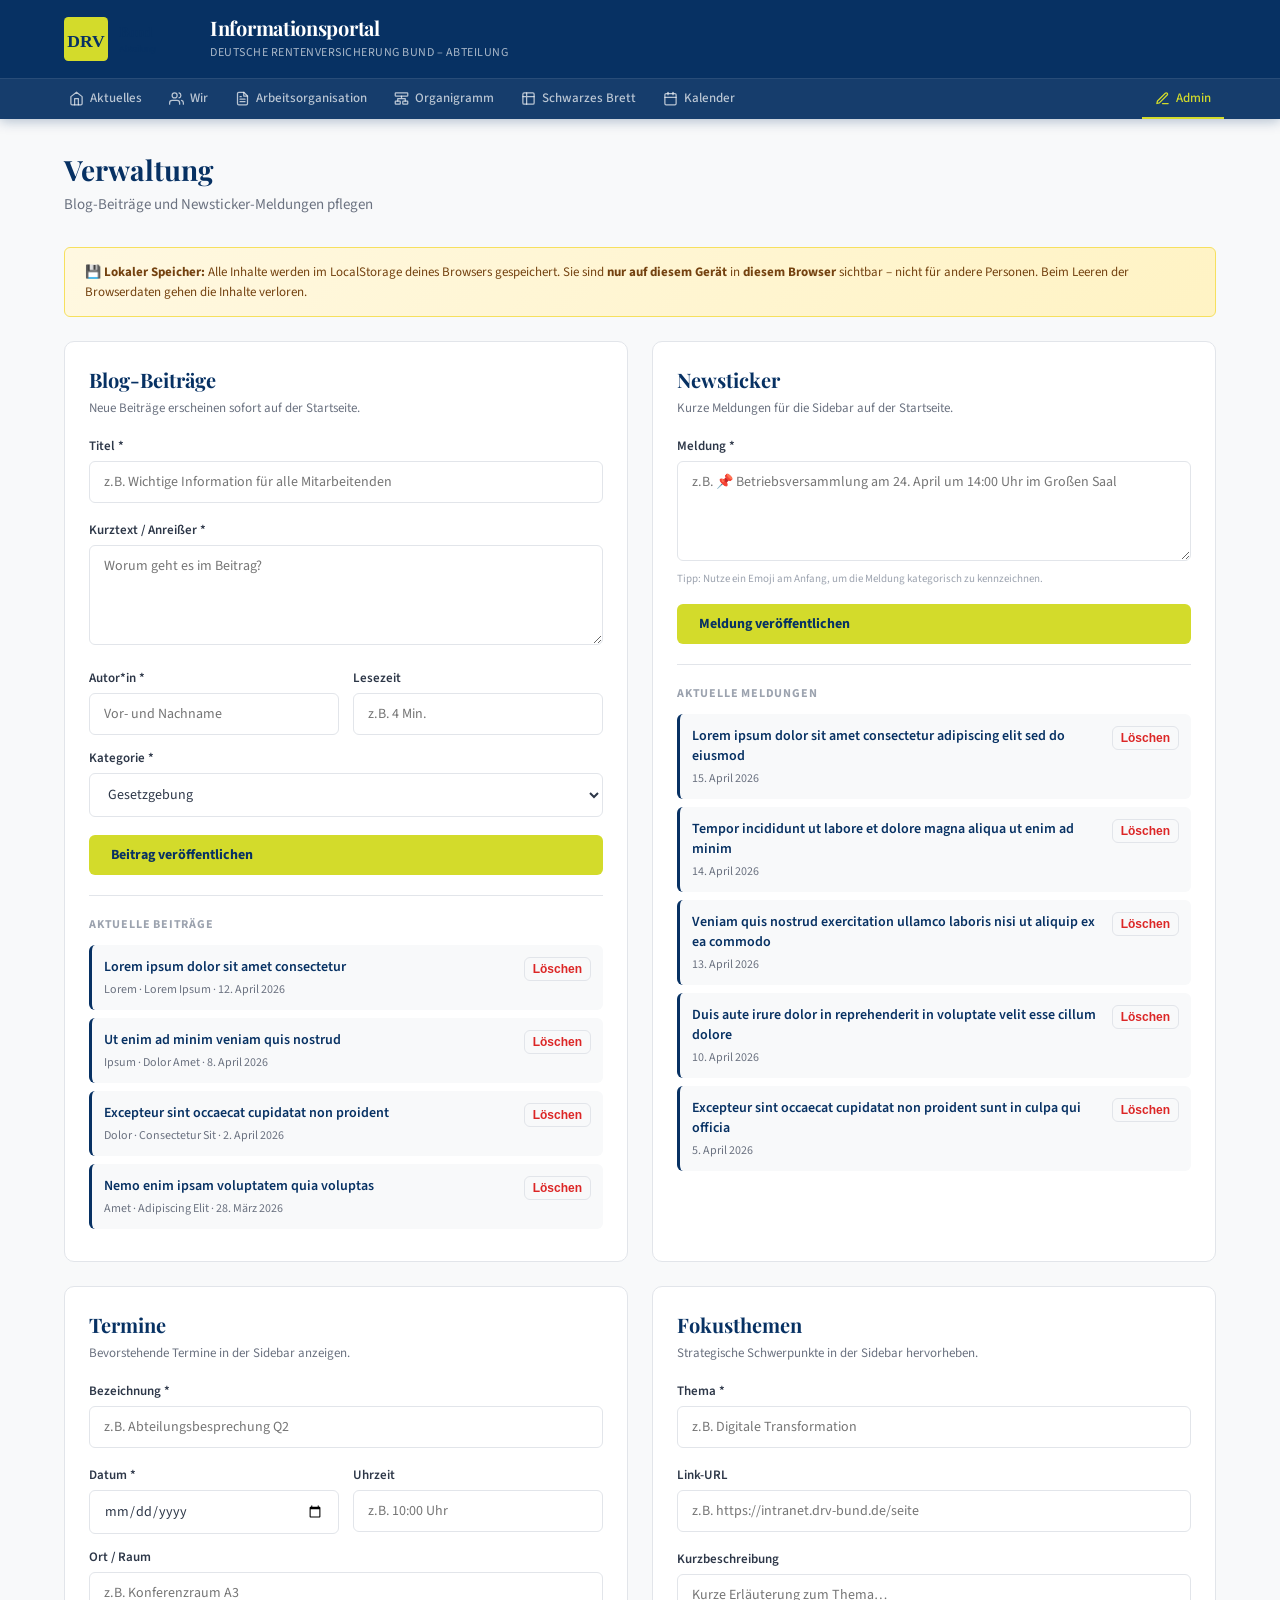
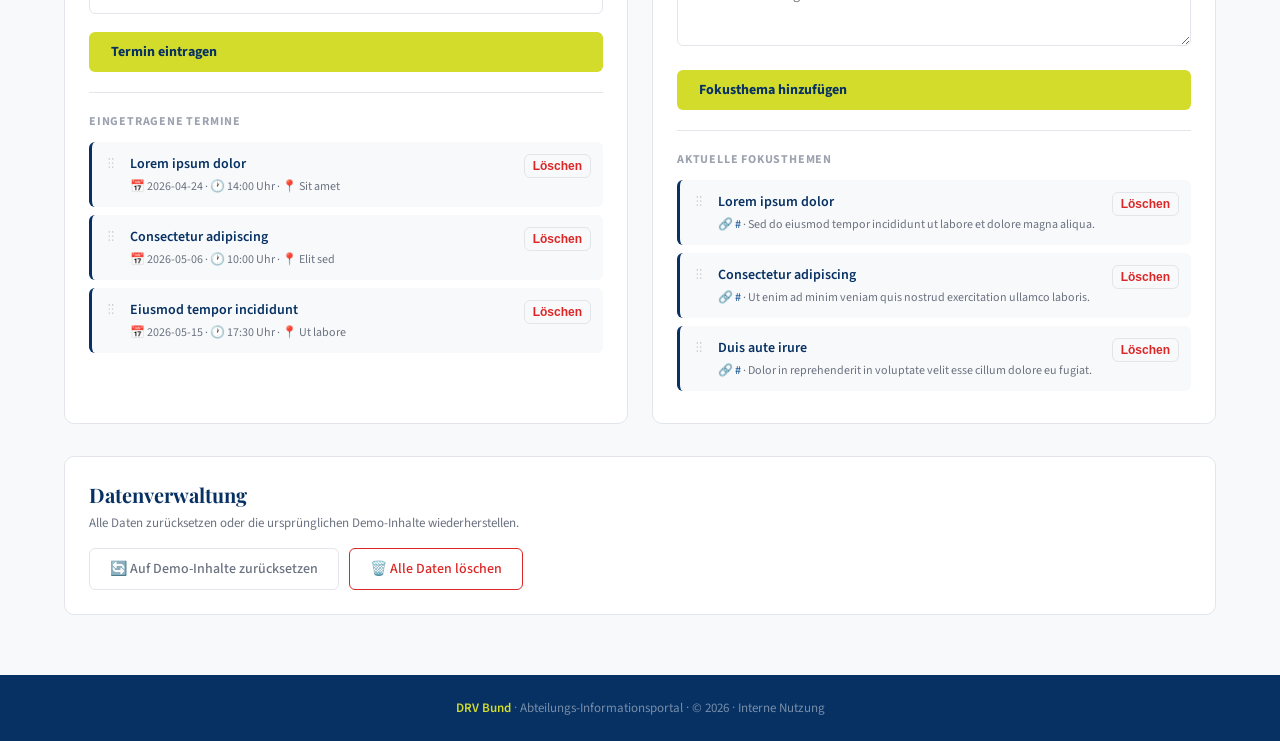
==== commit c0f3eda3: "Add files via upload" ====
--- a/admin.html
+++ b/admin.html
@@ -23,7 +23,7 @@
       <div class="nav-inner">
         <a class="nav-link" href="index.html">
           <svg viewBox="0 0 24 24" fill="none" stroke="currentColor" stroke-width="2" stroke-linecap="round" stroke-linejoin="round"><path d="M3 9l9-7 9 7v11a2 2 0 0 1-2 2H5a2 2 0 0 1-2-2z"/><polyline points="9 22 9 12 15 12 15 22"/></svg>
-          Startseite
+          Aktuelles
         </a>
         <a class="nav-link" href="wir.html">
           <svg viewBox="0 0 24 24" fill="none" stroke="currentColor" stroke-width="2" stroke-linecap="round" stroke-linejoin="round"><path d="M17 21v-2a4 4 0 0 0-4-4H5a4 4 0 0 0-4 4v2"/><circle cx="9" cy="7" r="4"/><path d="M23 21v-2a4 4 0 0 0-3-3.87"/><path d="M16 3.13a4 4 0 0 1 0 7.75"/></svg>
@@ -32,10 +32,6 @@
         <a class="nav-link" href="arbeitsorganisation.html">
           <svg viewBox="0 0 24 24" fill="none" stroke="currentColor" stroke-width="2" stroke-linecap="round" stroke-linejoin="round"><path d="M14 2H6a2 2 0 0 0-2 2v16a2 2 0 0 0 2 2h12a2 2 0 0 0 2-2V8z"/><polyline points="14 2 14 8 20 8"/><line x1="16" y1="13" x2="8" y2="13"/><line x1="16" y1="17" x2="8" y2="17"/><polyline points="10 9 9 9 8 9"/></svg>
           Arbeitsorganisation
-        </a>
-        <a class="nav-link" href="aktuelles.html">
-          <svg viewBox="0 0 24 24" fill="none" stroke="currentColor" stroke-width="2" stroke-linecap="round" stroke-linejoin="round"><path d="M4 22h16a2 2 0 0 0 2-2V4a2 2 0 0 0-2-2H8a2 2 0 0 0-2 2v16a2 2 0 0 0-2 2zm0 0a2 2 0 0 1-2-2v-9c0-1.1.9-2 2-2h2"/><path d="M18 14h-8"/><path d="M15 18h-5"/><path d="M10 6h8v4h-8z"/></svg>
-          Aktuelles
         </a>
         <a class="nav-link" href="organigramm.html">
           <svg viewBox="0 0 24 24" fill="none" stroke="currentColor" stroke-width="2" stroke-linecap="round" stroke-linejoin="round"><rect x="2" y="3" width="20" height="5" rx="1"/><rect x="2" y="16" width="8" height="5" rx="1"/><rect x="14" y="16" width="8" height="5" rx="1"/><path d="M12 8v4M6 12h12M6 12v4M18 12v4"/></svg>
@@ -184,6 +180,11 @@
           <div class="form-group">
             <label for="fokus-title">Thema *</label>
             <input class="form-input" id="fokus-title" placeholder="z.&thinsp;B. Digitale Transformation">
+          </div>
+
+          <div class="form-group">
+            <label for="fokus-url">Link-URL</label>
+            <input class="form-input" id="fokus-url" placeholder="z.&thinsp;B. https://intranet.drv-bund.de/seite" type="url">
           </div>
 
           <div class="form-group">
@@ -394,14 +395,16 @@
     // Fokusthemen
     // ════════════════════════════════════════════
     function createFokus() {
-      const title = document.getElementById('fokus-title').value.trim();
+      const title       = document.getElementById('fokus-title').value.trim();
+      const url         = document.getElementById('fokus-url').value.trim();
       const description = document.getElementById('fokus-desc').value.trim();
 
       if (!title) { alert('Bitte ein Thema eingeben.'); return; }
 
-      DRV.add('fokus', { title, description });
+      DRV.add('fokus', { title, url, description });
 
       document.getElementById('fokus-title').value = '';
+      document.getElementById('fokus-url').value = '';
       document.getElementById('fokus-desc').value = '';
     }
 
@@ -430,7 +433,10 @@
           </div>
           <div class="admin-item-body">
             <div class="admin-item-title">${DRV.escapeHtml(f.title)}</div>
-            ${f.description ? `<div class="admin-item-meta">${DRV.escapeHtml(f.description)}</div>` : ''}
+            <div class="admin-item-meta">
+              ${f.url ? `🔗 <a href="${DRV.escapeHtml(f.url)}" target="_blank" style="color:var(--navy-light)">${DRV.escapeHtml(f.url)}</a>` : '<span style="color:var(--gray-400)">Kein Link</span>'}
+              ${f.description ? ` · ${DRV.escapeHtml(f.description)}` : ''}
+            </div>
           </div>
           <button class="admin-item-delete" onclick="deleteFokus('${f.id}')">Löschen</button>
         </div>
--- a/style.css
+++ b/style.css
@@ -155,22 +155,30 @@
 /* ═══════════════════════════════════════════
    Home Layout
    ═══════════════════════════════════════════ */
-.home-layout {
+.blog-grid {
   display: grid;
-  grid-template-columns: 1fr 300px;
-  gap: 28px;
+  grid-template-columns: 1fr;
+  gap: 20px;
+  margin-bottom: 28px;
+}
+
+.widgets-row {
+  display: grid;
+  grid-template-columns: repeat(3, 1fr);
+  gap: 20px;
   align-items: start;
 }
-@media (max-width: 960px) {
-  .home-layout { grid-template-columns: 1fr; }
-}
-.home-main { min-width: 0; }
-.home-sidebar {
-  position: sticky;
-  top: 120px;
-  display: flex;
-  flex-direction: column;
-  gap: 16px;
+
+@media (max-width: 900px) {
+  .widgets-row { grid-template-columns: 1fr 1fr; }
+}
+@media (max-width: 600px) {
+  .widgets-row { grid-template-columns: 1fr; }
+}
+
+/* The ticker-bar in widgets-row should match the widget style */
+.widgets-row .ticker-bar {
+  height: 100%;
 }
 
 /* ── Sidebar-Widget (gemeinsame Basis) ── */
@@ -181,9 +189,6 @@
   overflow: hidden;
 }
 .sidebar-widget-header {
-  display: flex;
-  align-items: center;
-  gap: 8px;
   background: var(--navy);
   color: var(--lime);
   font-size: 11px;
@@ -192,12 +197,6 @@
   text-transform: uppercase;
   padding: 12px 18px;
 }
-.sidebar-widget-header svg {
-  width: 14px;
-  height: 14px;
-  opacity: .85;
-  flex-shrink: 0;
-}
 .sidebar-widget-body {
   padding: 10px;
   display: flex;
@@ -205,7 +204,48 @@
   gap: 6px;
 }
 
-/* ── Termine ─────────────────────────── */
+/* ── Fokusthemen als Links ───────────── */
+.fokus-link {
+  display: flex;
+  align-items: flex-start;
+  gap: 10px;
+  padding: 9px 12px;
+  border-radius: var(--radius);
+  background: var(--gray-50);
+  border: 1px solid var(--gray-200);
+  text-decoration: none;
+  color: inherit;
+  transition: var(--transition);
+}
+a.fokus-link:hover {
+  background: var(--ice);
+  border-color: var(--lime-dim);
+  box-shadow: var(--shadow-sm);
+}
+a.fokus-link:hover .fokus-link-icon {
+  background: var(--lime);
+}
+.fokus-link-icon {
+  width: 28px;
+  height: 28px;
+  border-radius: 4px;
+  background: var(--navy);
+  flex-shrink: 0;
+  transition: background var(--transition);
+}
+.fokus-link-body { flex: 1; min-width: 0; }
+.fokus-link-title {
+  font-size: 13px;
+  font-weight: 700;
+  color: var(--navy);
+  line-height: 1.35;
+  margin-bottom: 2px;
+}
+.fokus-link-desc {
+  font-size: 11px;
+  color: var(--gray-600);
+  line-height: 1.45;
+}
 .termin-item {
   display: flex;
   gap: 12px;
@@ -259,30 +299,6 @@
   display: flex;
   flex-direction: column;
   gap: 1px;
-}
-
-/* ── Fokusthemen ─────────────────────── */
-.fokus-item {
-  padding: 9px 12px;
-  border-radius: var(--radius);
-  background: var(--gray-50);
-  border-left: 3px solid var(--lime-dim);
-  transition: var(--transition);
-}
-.fokus-item:hover {
-  background: var(--ice);
-  box-shadow: var(--shadow-sm);
-}
-.fokus-title {
-  font-size: 13px;
-  font-weight: 700;
-  color: var(--navy);
-  margin-bottom: 3px;
-}
-.fokus-desc {
-  font-size: 12px;
-  color: var(--gray-600);
-  line-height: 1.45;
 }
 
 /* ── News Ticker (Sidebar) ── */
@@ -328,11 +344,6 @@
 /* ═══════════════════════════════════════════
    Blog Cards
    ═══════════════════════════════════════════ */
-.blog-grid {
-  display: grid;
-  grid-template-columns: 1fr;
-  gap: 20px;
-}
 .blog-card {
   background: var(--white);
   border-radius: var(--radius-lg);
@@ -851,3 +862,178 @@
   border-color: var(--red);
   color: #7F1D1D;
 }
+
+/* ═══════════════════════════════════════════
+   Suche
+   ═══════════════════════════════════════════ */
+.search-wrap {
+  position: relative;
+  margin-bottom: 28px;
+}
+
+.search-bar {
+  display: flex;
+  align-items: center;
+  background: var(--white);
+  border: 2px solid var(--gray-200);
+  border-radius: var(--radius-lg);
+  padding: 0 16px;
+  gap: 12px;
+  transition: border-color var(--transition), box-shadow var(--transition);
+}
+
+.search-bar:focus-within {
+  border-color: var(--navy);
+  box-shadow: 0 0 0 3px rgba(7,49,99,.08);
+}
+
+.search-icon {
+  width: 18px;
+  height: 18px;
+  color: var(--gray-400);
+  flex-shrink: 0;
+}
+
+.search-input {
+  flex: 1;
+  border: none;
+  outline: none;
+  padding: 14px 0;
+  font-family: var(--font-body);
+  font-size: 15px;
+  color: var(--gray-800);
+  background: transparent;
+}
+
+.search-input::placeholder { color: var(--gray-400); }
+
+/* Remove browser default clear button */
+.search-input::-webkit-search-cancel-button { display: none; }
+
+.search-clear {
+  background: var(--gray-200);
+  border: none;
+  border-radius: 50%;
+  width: 24px;
+  height: 24px;
+  display: flex;
+  align-items: center;
+  justify-content: center;
+  cursor: pointer;
+  color: var(--gray-600);
+  transition: var(--transition);
+  flex-shrink: 0;
+}
+.search-clear svg { width: 12px; height: 12px; }
+.search-clear:hover { background: var(--ice-dark); color: var(--navy); }
+.search-clear.hidden { display: none; }
+
+/* ── Ergebnispanel ─────────────────────── */
+.search-results {
+  background: var(--white);
+  border: 1px solid var(--gray-200);
+  border-radius: var(--radius-lg);
+  box-shadow: var(--shadow-lg);
+  overflow: hidden;
+  margin-top: 8px;
+}
+.search-results.hidden { display: none; }
+
+.search-count {
+  padding: 12px 20px;
+  font-size: 13px;
+  color: var(--gray-600);
+  border-bottom: 1px solid var(--gray-200);
+  background: var(--gray-50);
+}
+.search-count strong { color: var(--navy); }
+
+.search-group {
+  border-bottom: 1px solid var(--gray-200);
+}
+.search-group:last-child { border-bottom: none; }
+
+.search-group-label {
+  padding: 10px 20px 6px;
+  font-size: 10px;
+  font-weight: 700;
+  text-transform: uppercase;
+  letter-spacing: 1px;
+  color: var(--gray-400);
+}
+
+.search-result-item {
+  display: block;
+  padding: 10px 20px;
+  text-decoration: none;
+  color: inherit;
+  transition: background var(--transition);
+  border-left: 3px solid transparent;
+}
+.search-result-item:hover {
+  background: var(--ice);
+  border-left-color: var(--lime);
+}
+
+.search-result-title {
+  font-size: 14px;
+  font-weight: 600;
+  color: var(--navy);
+  margin-bottom: 2px;
+  line-height: 1.35;
+}
+
+.search-result-snippet {
+  font-size: 12px;
+  color: var(--gray-600);
+  line-height: 1.5;
+  overflow: hidden;
+  display: -webkit-box;
+  -webkit-line-clamp: 2;
+  -webkit-box-orient: vertical;
+}
+
+/* Treffer-Hervorhebung */
+.search-result-title mark,
+.search-result-snippet mark {
+  background: var(--lime);
+  color: var(--navy);
+  border-radius: 2px;
+  padding: 0 2px;
+  font-style: normal;
+}
+
+.search-more {
+  padding: 6px 20px 10px;
+  font-size: 12px;
+  color: var(--gray-400);
+  font-style: italic;
+}
+
+.search-empty {
+  padding: 40px 20px;
+  text-align: center;
+  color: var(--gray-400);
+  display: flex;
+  flex-direction: column;
+  align-items: center;
+  gap: 12px;
+}
+.search-empty svg { width: 36px; height: 36px; opacity: .4; }
+.search-empty p { font-size: 14px; }
+.search-empty strong { color: var(--gray-600); }
+
+/* Keyboard-Hinweis */
+.search-bar::after {
+  content: '/';
+  font-size: 11px;
+  font-family: monospace;
+  color: var(--gray-400);
+  background: var(--gray-100);
+  border: 1px solid var(--gray-200);
+  border-radius: 3px;
+  padding: 2px 6px;
+  flex-shrink: 0;
+  pointer-events: none;
+}
+.search-bar:focus-within::after { display: none; }
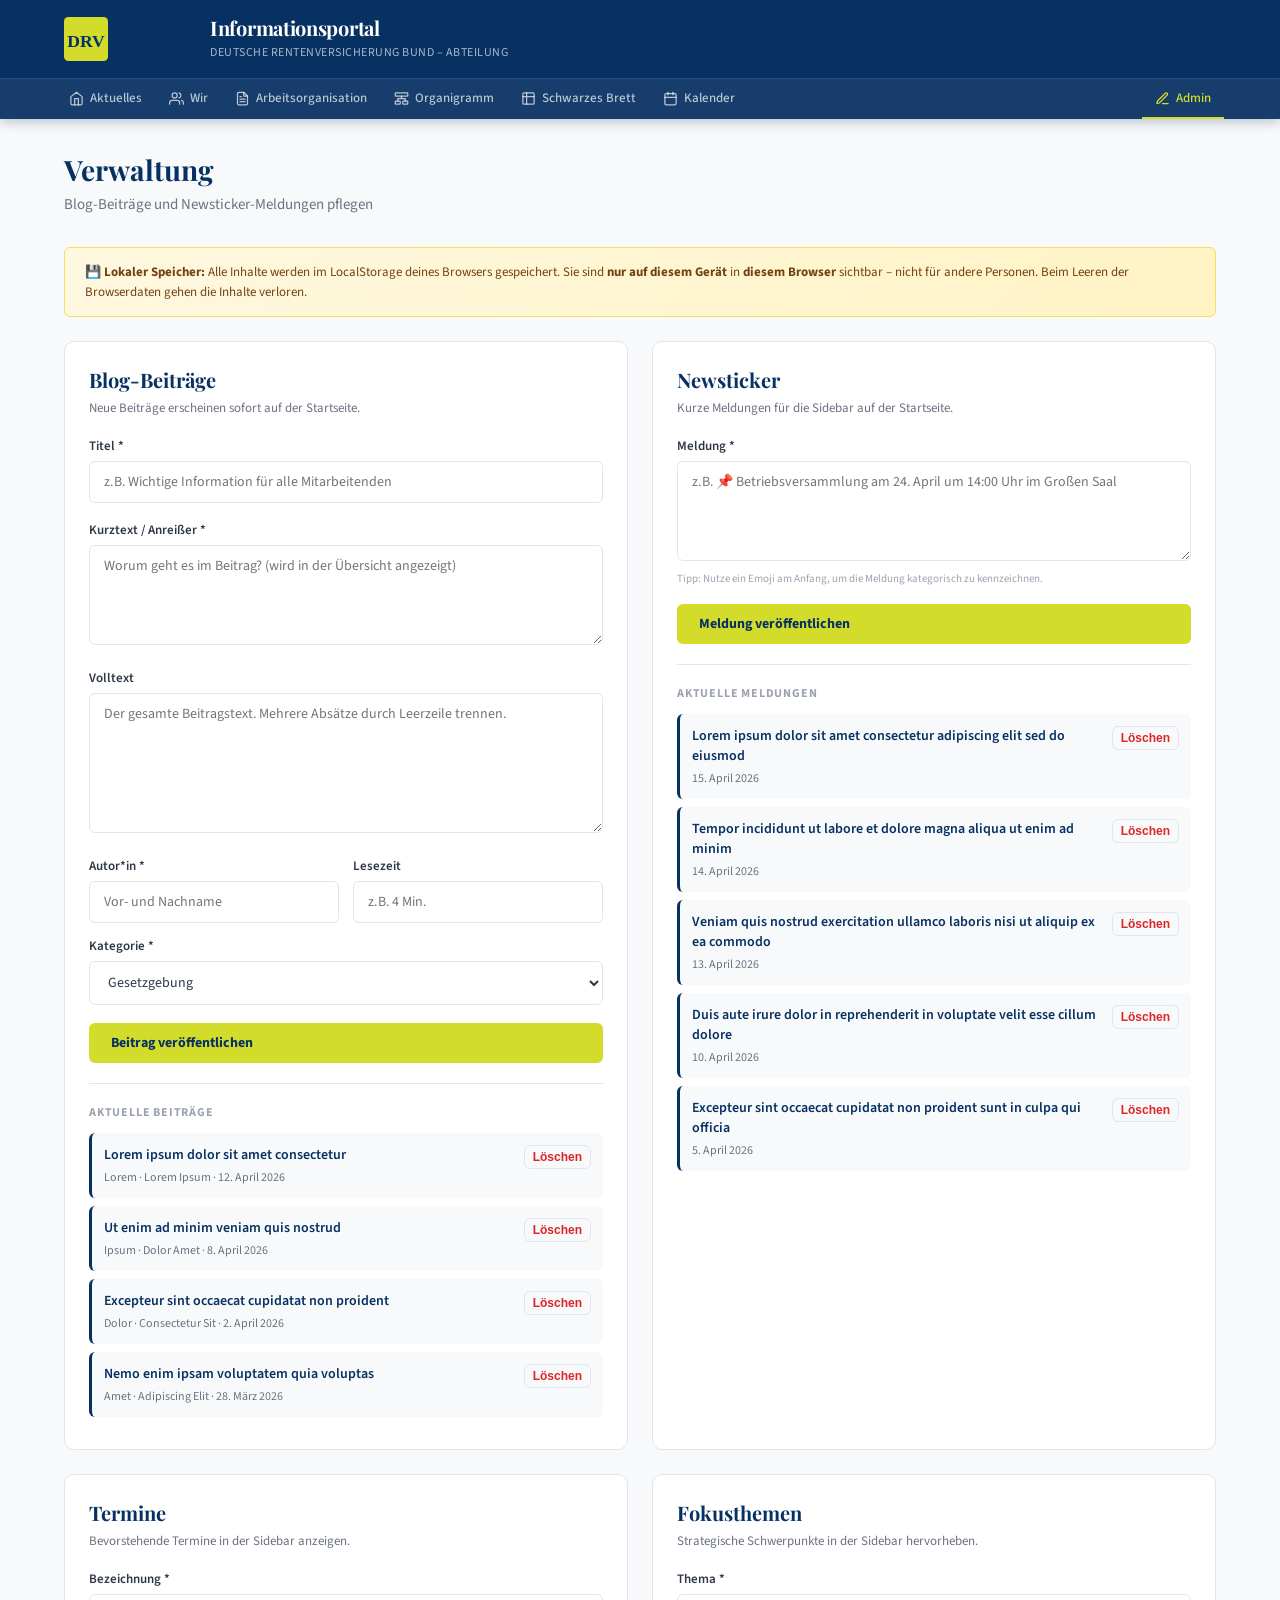
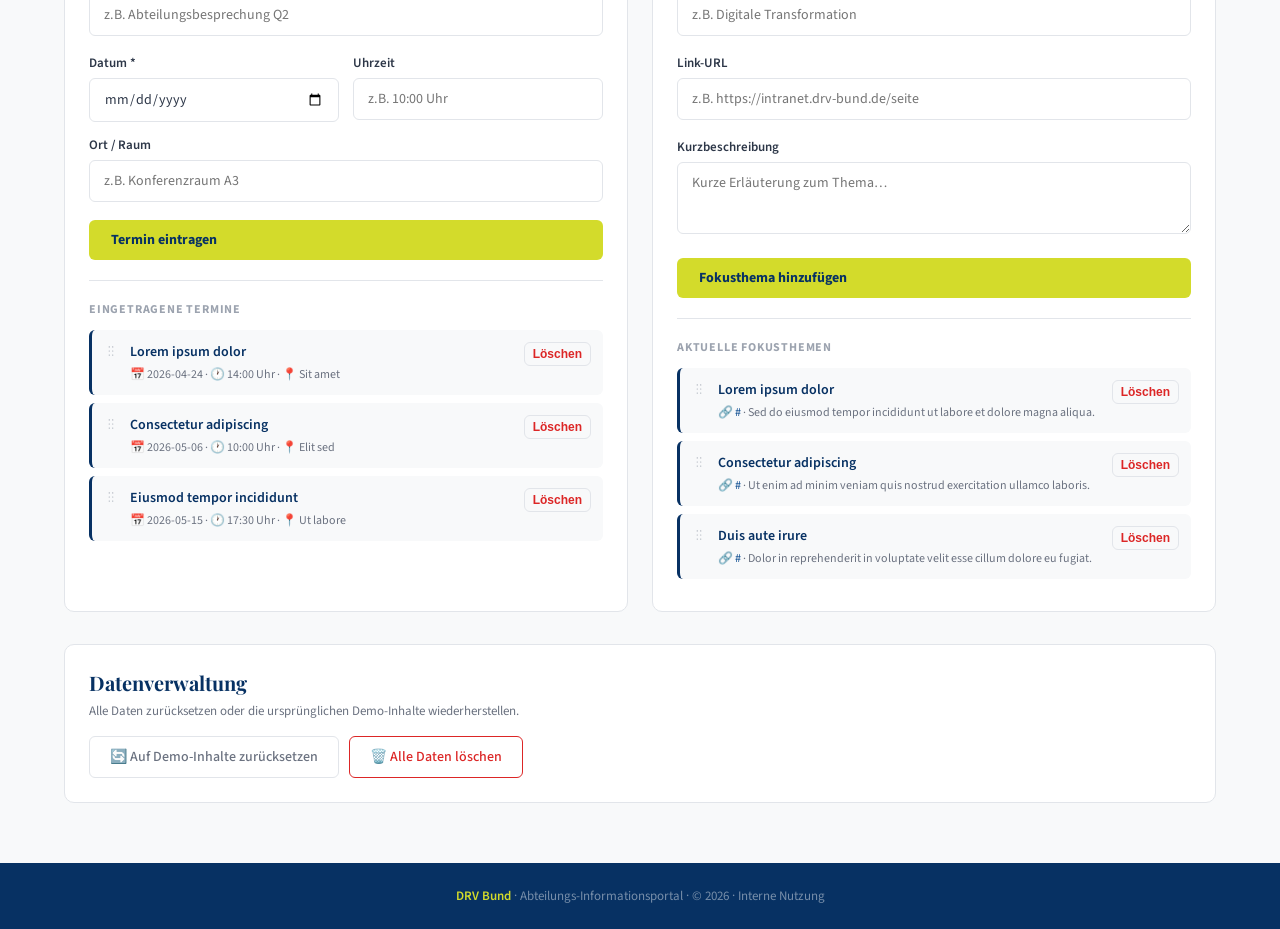
==== commit c2e70d85: "Add files via upload" ====
--- a/admin.html
+++ b/admin.html
@@ -84,7 +84,12 @@
 
           <div class="form-group">
             <label for="blog-excerpt">Kurztext / Anreißer *</label>
-            <textarea class="form-textarea" id="blog-excerpt" placeholder="Worum geht es im Beitrag?" maxlength="500"></textarea>
+            <textarea class="form-textarea" id="blog-excerpt" placeholder="Worum geht es im Beitrag? (wird in der Übersicht angezeigt)" maxlength="500"></textarea>
+          </div>
+
+          <div class="form-group">
+            <label for="blog-body">Volltext</label>
+            <textarea class="form-textarea" id="blog-body" placeholder="Der gesamte Beitragstext. Mehrere Absätze durch Leerzeile trennen." style="min-height:140px"></textarea>
           </div>
 
           <div style="display:grid;grid-template-columns:1fr 1fr;gap:14px">
@@ -238,6 +243,7 @@
     function createBlogPost() {
       const title    = document.getElementById('blog-title').value.trim();
       const excerpt  = document.getElementById('blog-excerpt').value.trim();
+      const body     = document.getElementById('blog-body').value.trim();
       const author   = document.getElementById('blog-author').value.trim();
       const readTime = document.getElementById('blog-readtime').value.trim() || '— Min.';
       const category = document.getElementById('blog-category').value;
@@ -247,10 +253,11 @@
         return;
       }
 
-      DRV.add('blog', { title, excerpt, author, readTime, category });
+      DRV.add('blog', { title, excerpt, body, author, readTime, category });
 
       document.getElementById('blog-title').value = '';
       document.getElementById('blog-excerpt').value = '';
+      document.getElementById('blog-body').value = '';
       document.getElementById('blog-author').value = '';
       document.getElementById('blog-readtime').value = '';
     }
--- a/style.css
+++ b/style.css
@@ -155,30 +155,31 @@
 /* ═══════════════════════════════════════════
    Home Layout
    ═══════════════════════════════════════════ */
+.home-layout {
+  display: grid;
+  grid-template-columns: 1fr 320px;
+  gap: 28px;
+  align-items: start;
+}
+
+@media (max-width: 900px) {
+  .home-layout { grid-template-columns: 1fr; }
+}
+
+.home-main { min-width: 0; }
+
+.home-sidebar {
+  display: flex;
+  flex-direction: column;
+  gap: 16px;
+  position: sticky;
+  top: 120px;
+}
+
 .blog-grid {
   display: grid;
   grid-template-columns: 1fr;
   gap: 20px;
-  margin-bottom: 28px;
-}
-
-.widgets-row {
-  display: grid;
-  grid-template-columns: repeat(3, 1fr);
-  gap: 20px;
-  align-items: start;
-}
-
-@media (max-width: 900px) {
-  .widgets-row { grid-template-columns: 1fr 1fr; }
-}
-@media (max-width: 600px) {
-  .widgets-row { grid-template-columns: 1fr; }
-}
-
-/* The ticker-bar in widgets-row should match the widget style */
-.widgets-row .ticker-bar {
-  height: 100%;
 }
 
 /* ── Sidebar-Widget (gemeinsame Basis) ── */
@@ -345,6 +346,7 @@
    Blog Cards
    ═══════════════════════════════════════════ */
 .blog-card {
+  display: block;
   background: var(--white);
   border-radius: var(--radius-lg);
   padding: 28px;
@@ -354,6 +356,8 @@
   cursor: pointer;
   position: relative;
   overflow: hidden;
+  text-decoration: none;
+  color: inherit;
 }
 .blog-card::before {
   content: '';
